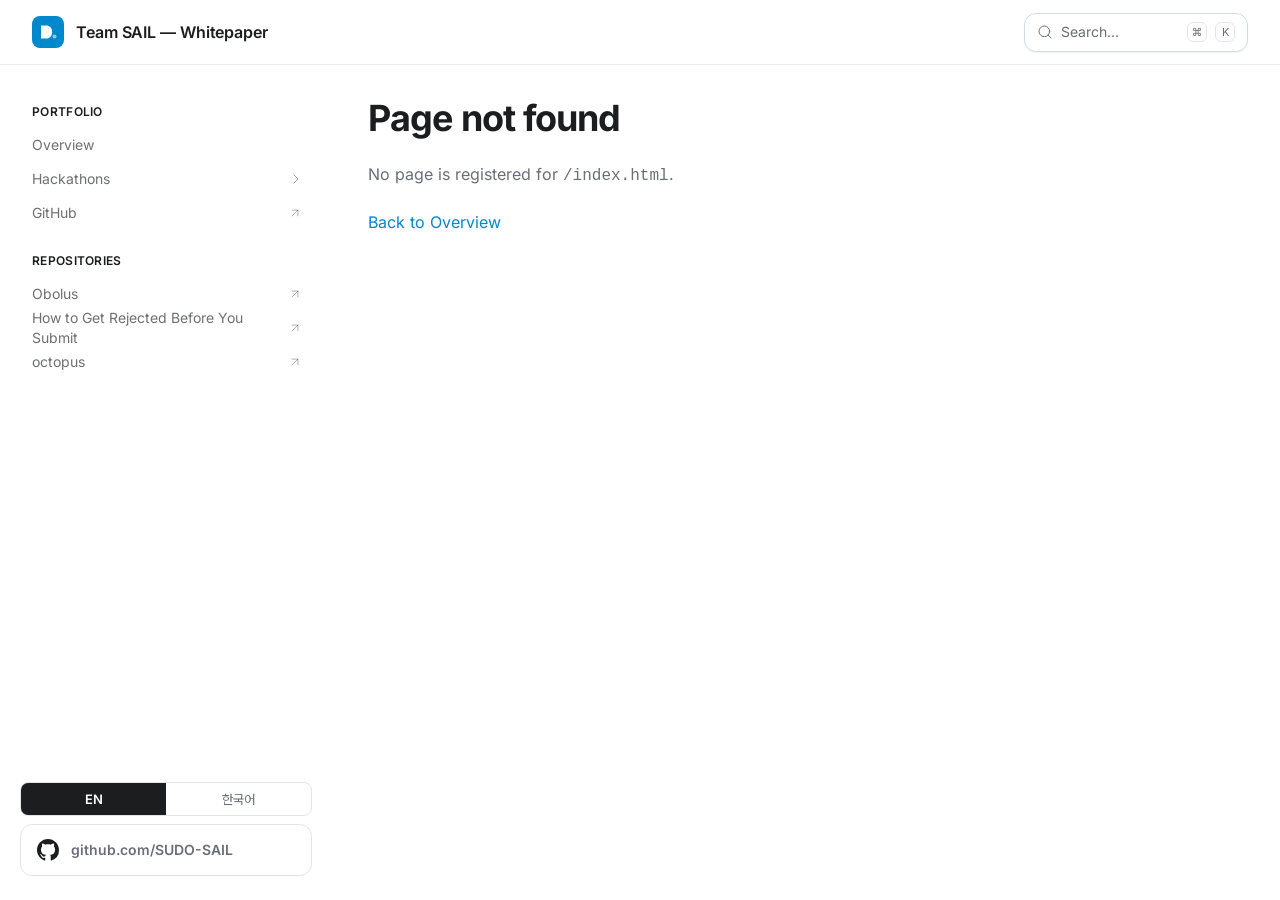
==== index.html @ 59eb346a "deploy: Team SAIL whitepaper site Co-Authored-By: Claude Opus 5 (1M context) <noreply@anthropic.com>" ====
<!doctype html>
<html lang="en">
  <head>
    <meta charset="UTF-8" />
    <meta name="viewport" content="width=device-width, initial-scale=1.0" />
    <link rel="icon" type="image/svg+xml" href="/favicon.svg" />
    <meta name="theme-color" content="#0088CC" />

    <title>Team SAIL — Whitepaper</title>
    <meta
      name="description"
      content="Three products built end to end in 2026: Obolus, How to Get Rejected Before You Submit, and octopus. Each one came out of a hackathon, and each page opens with the event before the build."
    />

    <!--
      Absolute URLs are required here: scrapers do not resolve relative paths.
      SITE_URL is a placeholder until the site is deployed — replace both
      occurrences with the real origin at that point.
    -->
    <meta property="og:type" content="website" />
    <meta property="og:site_name" content="Team SAIL" />
    <meta property="og:title" content="Team SAIL — Whitepaper" />
    <meta
      property="og:description"
      content="Three products built end to end in 2026: Obolus, How to Get Rejected Before You Submit, and octopus. Top 4 finalist at Ralphthon @ICML, Track 2."
    />
    <meta property="og:image" content="https://SITE_URL/og.png" />
    <meta property="og:image:width" content="1200" />
    <meta property="og:image:height" content="630" />
    <meta
      property="og:image:alt"
      content="Team SAIL whitepaper cover listing Obolus, How to Get Rejected Before You Submit and octopus"
    />
    <meta property="og:url" content="https://SITE_URL/" />
    <meta property="og:locale" content="en_US" />
    <meta property="og:locale:alternate" content="ko_KR" />

    <meta name="twitter:card" content="summary_large_image" />
    <meta name="twitter:title" content="Team SAIL — Whitepaper" />
    <meta
      name="twitter:description"
      content="Three products built end to end in 2026. Top 4 finalist at Ralphthon @ICML, Track 2."
    />
    <meta name="twitter:image" content="https://SITE_URL/og.png" />
    <script type="module" crossorigin src="/assets/index-4jrsDFqH.js"></script>
    <link rel="stylesheet" crossorigin href="/assets/index-BAgX60U4.css">
  </head>
  <body>
    <div id="root"></div>
  </body>
</html>
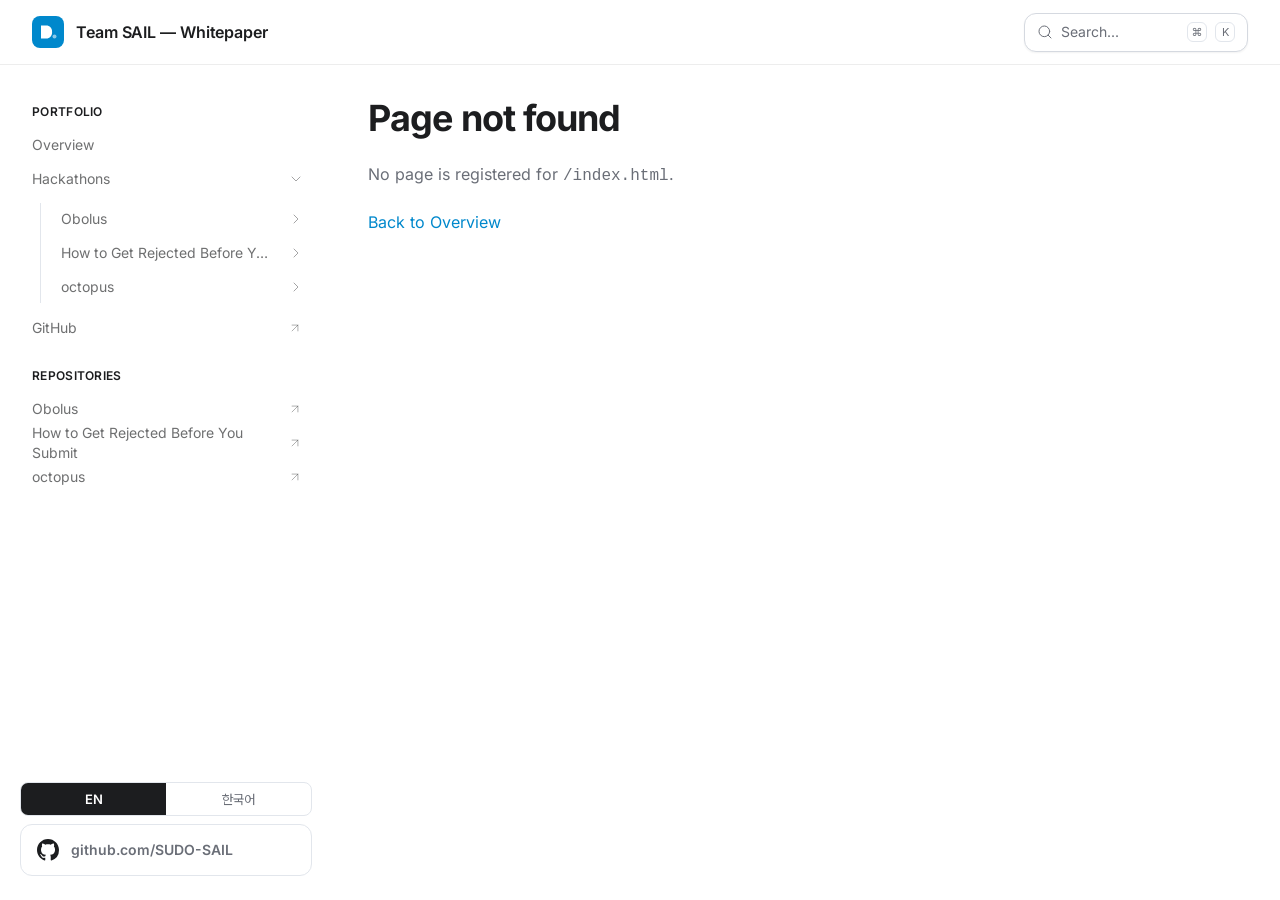
==== commit ad9eb667: "deploy: 사이드바 해커톤 기본 펼침 Co-Authored-By: Claude Opus 5 (1M context) <noreply@anthropic.com>" ====
--- a/index.html
+++ b/index.html
@@ -42,7 +42,7 @@
       content="Three products built end to end in 2026. Top 4 finalist at Ralphthon @ICML, Track 2."
     />
     <meta name="twitter:image" content="https://SITE_URL/og.png" />
-    <script type="module" crossorigin src="/assets/index-4jrsDFqH.js"></script>
+    <script type="module" crossorigin src="/assets/index-DVgwvjgZ.js"></script>
     <link rel="stylesheet" crossorigin href="/assets/index-BAgX60U4.css">
   </head>
   <body>
